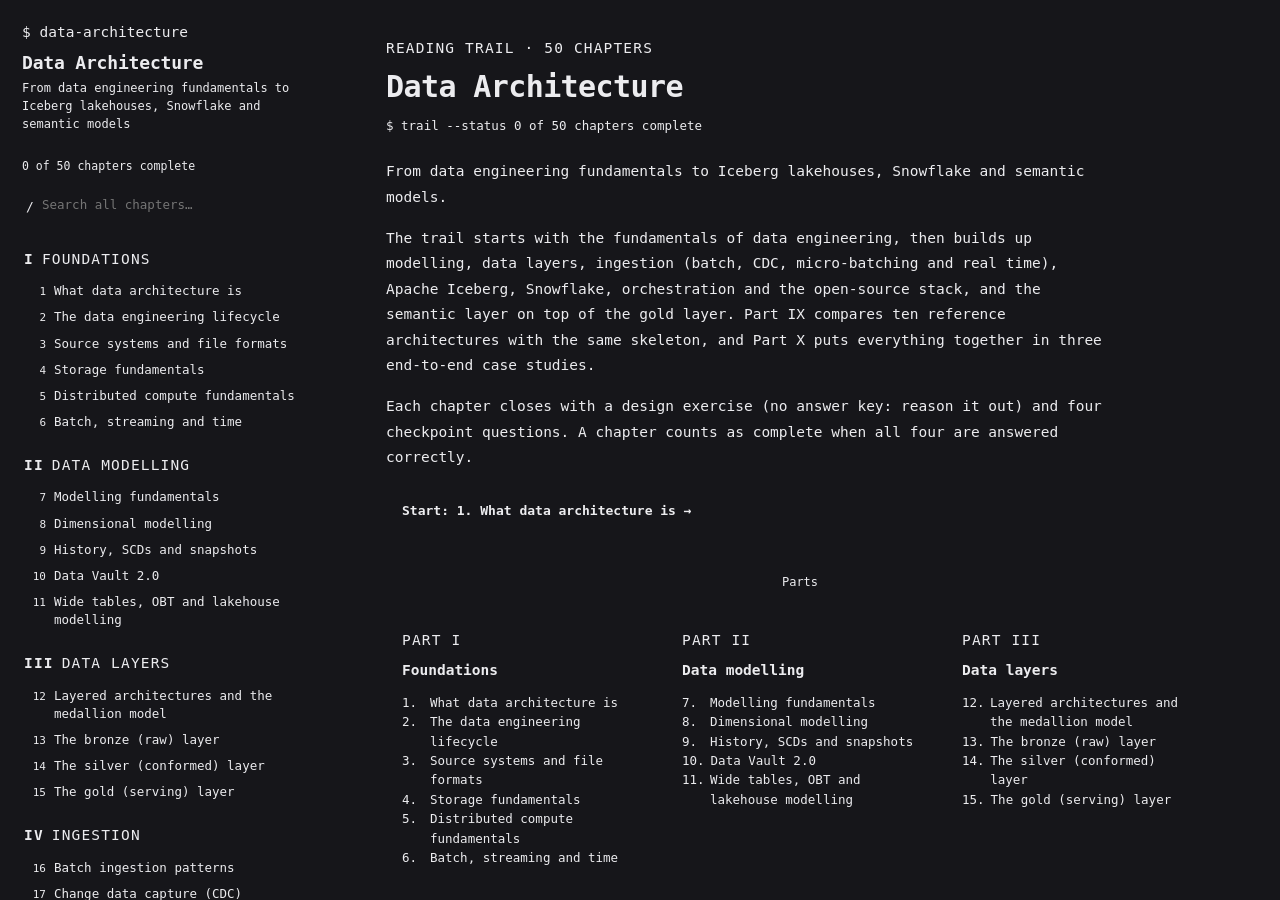
==== trails/data-architecture/index.html @ 5574de2d "Initial Commit of this project - converted from previous git" ====
<!doctype html>
<html lang="en">
<head>
<meta charset="utf-8">
<meta name="viewport" content="width=device-width, initial-scale=1, viewport-fit=cover">
<title>Data Architecture</title>
<!--
  Data Architecture trail (engine "none": reading only, nothing runs on the server).
  Content lives in content/<lang>/ (en, es, pt): manifest.json lists parts and chapters, and each
  chapter is NN-<id>.json, a list of blocks rendered below (see RENDER in the script).
  Theme, fonts and the top bar (theme picker, EN | ES | PT) come from the hub: /hub/theme.css and
  trail-hub.js, injected at the end of <head>. window.TRAIL.lang is the chosen language.
  Page contract (docs/ADDING_A_TRAIL.md): relative URLs, TRAIL.progress(done, total), and
  localStorage keys prefixed with the trail id.
-->
<style>
:root { --side-w: 320px; }
* { box-sizing: border-box; }
html, body { height: 100%; }
body { margin: 0; background: var(--th-main, #16161a); color: var(--th-ink, #ececef); font-family: var(--th-mono, ui-monospace, monospace);
  font-size: 14.5px; line-height: 1.75; display: flex; flex-direction: column; overflow: hidden; }
button, input { font-family: inherit; }
a { color: var(--th-link); }
::selection { background: var(--th-select); }
:focus-visible { outline: 2px solid var(--th-accent); outline-offset: 2px; border-radius: 4px; }

.app { flex: 1; min-height: 0; display: grid; grid-template-columns: var(--side-w) 1fr; }

/* ---------------------------------------------------------------- sidebar */
aside { background: var(--th-side); border-right: 1px solid var(--th-line); overflow-y: auto; padding: 20px 16px 40px; }
.side-head { padding: 0 6px; }
.eyebrow { font: 600 11px/1.3 var(--th-mono); text-transform: uppercase; letter-spacing: .08em; color: var(--th-ink-3); }
.eyebrow .cmd { color: var(--th-none); text-transform: none; letter-spacing: 0; }
aside h1 { font-size: 18px; line-height: 1.3; margin: 6px 0 4px; letter-spacing: -0.01em; }
aside h1 a { color: var(--th-ink); text-decoration: none; }
aside .sub { color: var(--th-ink-2); font-size: 12px; margin-bottom: 14px; line-height: 1.5; }
.progress { margin: 4px 6px 14px; }
.bar { height: 3px; background: var(--th-line); border-radius: 2px; overflow: hidden; }
.bar > div { height: 100%; background: var(--th-ok); width: 0; transition: width .4s; }
.progress small { display: block; color: var(--th-ink-3); font-size: 11.5px; margin-top: 6px; }
.search { width: 100%; font-size: 12.5px; padding: 7px 10px 7px 26px; border: 1px solid var(--th-line); border-radius: 6px; background: var(--th-main);
  color: var(--th-ink); margin-bottom: 10px; background-image: none; }
.search-wrap { position: relative; }
.search-wrap::before { content: "/"; position: absolute; left: 10px; top: 6px; color: var(--th-ink-3); font-size: 13px; }
.results { margin: 0 0 12px; font-size: 12.5px; border: 1px solid var(--th-line); border-radius: 8px; background: var(--th-main); padding: 4px; }
.results a { display: block; padding: 6px 8px; border-radius: 5px; text-decoration: none; color: var(--th-ink); line-height: 1.4; }
.results a:hover { background: var(--th-surface); }
.results a small { display: block; color: var(--th-ink-3); font-size: 11px; }
.results .none { color: var(--th-ink-3); padding: 6px 8px; }
nav .part { font: 600 10.5px/1.3 var(--th-mono); text-transform: uppercase; letter-spacing: .08em; color: var(--th-ink-3); margin: 18px 8px 6px; display: flex; gap: 8px; }
nav .part b { color: var(--th-none); font-weight: 600; }
nav a { display: flex; gap: 8px; align-items: baseline; color: var(--th-ink-2); text-decoration: none; padding: 4px 8px; border-radius: 6px;
  font-size: 12.5px; line-height: 1.45; border-left: 2px solid transparent; }
nav a:hover { background: var(--th-surface); color: var(--th-ink); }
nav a.active { background: var(--th-accent-bg); color: var(--th-ink); border-left-color: var(--th-accent); }
nav a .n { color: var(--th-ink-3); font-size: 11px; min-width: 20px; text-align: right; }
nav a.active .n { color: var(--th-accent); }
nav a .t { flex: 1; }
nav a .ck { color: var(--th-ok); font-size: 12px; }
.tools { margin: 22px 6px 0; display: flex; gap: 8px; flex-wrap: wrap; }
.tools button { font-size: 11.5px; background: var(--th-surface); border: 1px solid var(--th-line); color: var(--th-ink-2); border-radius: 6px; padding: 4px 10px; cursor: pointer; }
.tools button:hover { border-color: var(--th-line-2); color: var(--th-ink); }

/* ---------------------------------------------------------------- reading area */
main { overflow-y: auto; min-height: 0; background: var(--th-main); }
.content { max-width: 900px; margin: 0 auto; padding: 36px 36px 120px; }
.mobile-top { display: none; position: sticky; top: 0; z-index: 5; background: var(--th-side); border-bottom: 1px solid var(--th-line); padding: 8px 14px; align-items: center; gap: 10px; }
.mobile-top button { background: var(--th-surface); border: 1px solid var(--th-line); color: var(--th-ink); border-radius: 6px; padding: 3px 10px; font-size: 14px; cursor: pointer; }
.mobile-top span { font-weight: 700; font-size: 13px; overflow: hidden; text-overflow: ellipsis; white-space: nowrap; }
h2.title { font-size: 30px; line-height: 1.2; margin: 8px 0 10px; letter-spacing: -0.02em; font-weight: 800; }
.summary { color: var(--th-ink-2); margin: 0 0 8px; }
.meta { font-size: 12px; color: var(--th-ink-3); margin-bottom: 24px; }
.meta .done { color: var(--th-ok); font-weight: 700; }
.toc { background: var(--th-surface); border: 1px solid var(--th-line); border-radius: 8px; padding: 12px 18px; margin: 0 0 30px; font-size: 13px; }
.toc ol { margin: 8px 0 0; padding-left: 0; list-style: none; columns: 2; column-gap: 24px; }
.toc li { break-inside: avoid; margin: 2px 0; }
.toc a { text-decoration: none; color: var(--th-ink-2); }
.toc a:hover { color: var(--th-link); }
.toc a::before { content: "# "; color: var(--th-ink-3); }
h3.sec { font-size: 20px; line-height: 1.35; margin: 46px 0 14px; scroll-margin-top: 16px; letter-spacing: -0.01em; }
h3.sec::before { content: "## "; color: var(--th-ink-3); font-weight: 400; }
h4.sub { font-size: 16px; margin: 28px 0 10px; }
h4.sub::before { content: "### "; color: var(--th-ink-3); font-weight: 400; }
p { margin: 0 0 16px; }
ul.list, ol.list { margin: 0 0 16px; padding-left: 24px; }
ul.list li, ol.list li { margin-bottom: 6px; }
ul.list li::marker { color: var(--th-ink-3); content: "› "; }
code { font-family: var(--th-mono); font-size: .92em; background: var(--th-surface-2); color: var(--th-ink); padding: 1px 5px; border-radius: 4px; overflow-wrap: anywhere; }
pre code { overflow-wrap: normal; }
b { color: var(--th-ink); }
.table { overflow-x: auto; margin: 0 0 22px; border: 1px solid var(--th-line); border-radius: 8px; }
table { border-collapse: collapse; width: 100%; font-size: 13px; line-height: 1.55; }
th, td { border-bottom: 1px solid var(--th-line); padding: 8px 12px; text-align: left; vertical-align: top; }
td + td, th + th { border-left: 1px solid var(--th-line); }
tr:last-child td { border-bottom: 0; }
th { background: var(--th-surface); font-weight: 700; color: var(--th-ink); }
tbody tr:nth-child(even) td { background: color-mix(in srgb, var(--th-surface) 45%, transparent); }
.callout { display: grid; grid-template-columns: 3px 1fr; gap: 14px; margin: 22px 0; padding: 12px 16px 12px 0; background: var(--th-surface); border-radius: 0 8px 8px 0; }
.callout::before { content: ""; background: var(--c); }
.callout .lab { font: 700 11px/1.2 var(--th-mono); text-transform: uppercase; letter-spacing: .08em; color: var(--c); margin-bottom: 6px; }
.callout .lab::before { content: "// "; opacity: .7; }
.callout.note { --c: var(--th-info); } .callout.tip { --c: var(--th-ok); } .callout.warn { --c: var(--th-warn); } .callout.pitfall { --c: var(--th-err); }
.callout p:last-child { margin-bottom: 0; }
.codebox { margin: 0 0 22px; border: 1px solid var(--th-line); border-radius: 8px; overflow: hidden; background: var(--th-code); }
.codebox .hd { display: flex; justify-content: space-between; align-items: center; gap: 10px; background: var(--th-surface); border-bottom: 1px solid var(--th-line);
  padding: 6px 12px; font-size: 11.5px; color: var(--th-ink-2); }
.codebox .hd span::before { content: "● "; color: var(--th-none); }
.codebox .hd button { font: 11px var(--th-mono); background: var(--th-main); border: 1px solid var(--th-line); color: var(--th-ink-2); border-radius: 5px; padding: 2px 8px; cursor: pointer; }
.codebox .hd button:hover { color: var(--th-ink); border-color: var(--th-line-2); }
.codebox pre { margin: 0; padding: 14px 16px; overflow-x: auto; font: 13px/1.6 var(--th-mono); }
.codebox pre code { background: none; padding: 0; font-size: inherit; }
.kw { color: var(--th-kw); } .cm { color: var(--th-com); font-style: italic; } .st { color: var(--th-str); }
figure { margin: 0 0 24px; }
figure .ft { font: 600 11px/1.3 var(--th-mono); text-transform: uppercase; letter-spacing: .08em; color: var(--th-ink-3); margin-bottom: 10px; }
figcaption { font-size: 12.5px; color: var(--th-ink-3); margin-top: 8px; }
figcaption::before { content: "↳ "; }
.flow { display: flex; align-items: stretch; flex-wrap: wrap; gap: 6px; }
.flow .step { flex: 1 1 120px; background: var(--th-surface); border: 1px solid var(--th-line); border-top: 2px solid var(--th-accent); border-radius: 6px; padding: 9px 11px; font-size: 12.5px; line-height: 1.4; min-width: 110px; }
.flow .step b { display: block; font-size: 13px; margin-bottom: 2px; }
.flow .step span { color: var(--th-ink-2); font-size: 11.5px; }
.flow .arrow { align-self: center; color: var(--th-ink-3); font-size: 16px; flex: 0 0 auto; }
.stack .layer { border: 1px solid var(--th-line); border-radius: 6px; padding: 9px 14px; margin-bottom: 4px; font-size: 13px; line-height: 1.45;
  display: grid; grid-template-columns: minmax(130px, 30%) 1fr; gap: 12px; background: color-mix(in srgb, var(--th-accent) var(--mix), var(--th-surface)); }
.stack .layer span { color: var(--th-ink-2); font-size: 12.5px; }
.ascii { margin: 0; padding: 14px 16px; overflow-x: auto; font: 12.5px/1.45 var(--th-mono); background: var(--th-code); border: 1px solid var(--th-line); border-radius: 8px; color: var(--th-ink-2); }
.box { border: 1px solid var(--th-line); border-radius: 8px; padding: 14px 18px 4px; margin: 0 0 24px; background: var(--th-surface); }
.box .lab { font: 700 11px/1.2 var(--th-mono); text-transform: uppercase; letter-spacing: .08em; margin-bottom: 6px; }
.box h5 { font-size: 15px; margin: 0 0 8px; }
.box.case .lab { color: var(--th-link); } .box.case .lab::before { content: "$ "; color: var(--th-ink-3); }
.box.exercise { border-style: dashed; border-color: var(--th-warn); background: transparent; } .box.exercise .lab { color: var(--th-warn); }
.box.keypoints { background: var(--th-ok-bg); border-color: transparent; } .box.keypoints .lab { color: var(--th-ok); }
details.hints { margin: 0 0 14px; font-size: 13.5px; }
details.hints summary { cursor: pointer; color: var(--th-ink-2); }
.quizhead { font-size: 20px; margin: 50px 0 4px; }
.quizhead::before { content: "## "; color: var(--th-ink-3); font-weight: 400; }
.quizsub { color: var(--th-ink-2); font-size: 13px; margin-bottom: 16px; }
.quiz { border: 1px solid var(--th-line); border-radius: 8px; padding: 14px 18px; margin: 0 0 14px; background: var(--th-surface); }
.quiz .q { font-weight: 700; margin-bottom: 10px; }
.quiz .opts { display: grid; gap: 6px; }
.quiz button.opt { text-align: left; font-size: 13.5px; line-height: 1.5; background: var(--th-main); color: var(--th-ink); border: 1px solid var(--th-line); border-radius: 6px; padding: 8px 12px; cursor: pointer; display: flex; gap: 10px; }
.quiz button.opt .k { color: var(--th-ink-3); }
.quiz button.opt:hover:not(:disabled) { border-color: var(--th-accent); }
.quiz button.opt.right { border-color: var(--th-ok); background: var(--th-ok-bg); }
.quiz button.opt.wrong { border-color: var(--th-err); background: var(--th-err-bg); }
.quiz button.opt:disabled { cursor: default; }
.quiz .why { margin-top: 10px; font-size: 13.5px; }
.quiz .why.right b { color: var(--th-ok); } .quiz .why.wrong b { color: var(--th-err); }
.quiz .retry { margin-top: 8px; font: 12px var(--th-mono); background: var(--th-main); border: 1px solid var(--th-line); color: var(--th-ink-2); border-radius: 6px; padding: 3px 10px; cursor: pointer; }
.pager { display: grid; grid-template-columns: 1fr 1fr; gap: 12px; margin-top: 48px; }
.pager a { text-decoration: none; font-size: 13px; color: var(--th-ink); border: 1px solid var(--th-line); border-radius: 8px; padding: 12px 14px; background: var(--th-surface); }
.pager a:hover { border-color: var(--th-line-2); background: var(--th-surface-2); }
.pager a small { display: block; color: var(--th-ink-3); font-size: 11px; margin-bottom: 2px; }
.pager a.next { text-align: right; grid-column: 2; }
.home-intro { color: var(--th-ink-2); max-width: 720px; }
.prompt { color: var(--th-ink-3); font-size: 12.5px; margin: 6px 0 22px; }
.prompt em { color: var(--th-ok); font-style: normal; }
.continue { display: inline-block; background: var(--th-accent); color: var(--th-on-accent); text-decoration: none; padding: 8px 16px; border-radius: 6px; font-weight: 700; font-size: 13px; margin: 6px 0 30px; }
.label { display: flex; align-items: center; gap: 14px; margin: 8px 0 18px; color: var(--th-ink-2); font-size: 12px; }
.label::before, .label::after { content: ""; flex: 1; height: 1px; background: var(--th-line); }
.label span { border: 1px solid var(--th-line); border-radius: 999px; padding: 3px 12px; background: var(--th-main); }
.parts { display: grid; grid-template-columns: repeat(auto-fill, minmax(min(100%, 250px), 1fr)); gap: 12px; }
.partcard { position: relative; border: 1px solid var(--th-line); border-radius: 8px; padding: 14px 16px 18px; background: var(--th-surface); overflow: hidden; }
.partcard:hover { border-color: var(--th-line-2); }
.partcard h4 { margin: 4px 0 10px; font-size: 14.5px; }
.partcard ol { margin: 0; padding-left: 0; list-style: none; font-size: 12.5px; line-height: 1.55; }
.partcard li { display: flex; gap: 6px; }
.partcard li > span:first-child { color: var(--th-ink-3); min-width: 22px; }
.partcard li a { text-decoration: none; color: var(--th-ink-2); }
.partcard li a:hover { color: var(--th-link); }
.partcard li .ck { color: var(--th-ok); }
.partcard .bar { position: absolute; left: 0; right: 0; bottom: 0; height: 3px; border-radius: 0; }
.msg { background: var(--th-warn-bg); color: var(--th-ink); border-radius: 8px; padding: 12px 16px; }
.loading { color: var(--th-ink-3); }
.loading::before { content: "$ "; }
@media (max-width: 900px) {
  .app { grid-template-columns: 1fr; }
  aside { position: fixed; top: var(--th-bar-h, 48px); bottom: 0; left: 0; width: min(330px, 86vw); z-index: 20; transform: translateX(-102%); transition: transform .25s; box-shadow: 4px 0 24px rgba(0,0,0,.3); }
  aside.open { transform: none; }
  .mobile-top { display: flex; }
  .content { padding: 22px 16px 90px; }
  h2.title { font-size: 24px; }
  h3.sec { font-size: 18px; }
  .toc ol { columns: 1; }
  .stack .layer { grid-template-columns: 1fr; gap: 2px; }
  .flow { flex-direction: column; }
  .flow .step { flex: 0 0 auto; }
  .flow .arrow { transform: rotate(90deg); align-self: center; }
  .pager { grid-template-columns: 1fr; } .pager a.next { grid-column: 1; }
}
</style>
</head>
<body>
<div class="app">
  <aside id="side">
    <div class="side-head">
      <div class="eyebrow"><span class="cmd">$ data-architecture</span></div>
      <h1><a href="#/" id="sideTitle">Data Architecture</a></h1>
      <div class="sub" id="subtitle"></div>
    </div>
    <div class="progress"><div class="bar"><div id="bar"></div></div><small id="ptext"></small></div>
    <div class="search-wrap"><input class="search" id="search" type="search"></div>
    <div class="results" id="results" hidden></div>
    <nav id="nav"></nav>
    <div class="tools"><button type="button" id="reset"></button></div>
  </aside>
  <main id="main">
    <div class="mobile-top"><button type="button" id="menu">☰</button><span id="mtitle">Data Architecture</span></div>
    <div class="content" id="content"><p class="loading">loading…</p></div>
  </main>
</div>

<script>
(function () {
  'use strict';
  var TRAIL = window.TRAIL || {};
  var LANG = ['en', 'es', 'pt'].indexOf(TRAIL.lang) >= 0 ? TRAIL.lang : 'en';
  var KEY = (TRAIL.id || 'data-architecture') + '-v1';            // localStorage keys start with the trail id

  // ---------------------------------------------------------------- UI strings
  var UI = {
    en: {
      search: 'Search all chapters…', searchLabel: 'Search all chapters', chapters: 'Chapters', reset: 'Reset progress',
      resetConfirm: 'Reset all checkpoint answers and chapter progress for this trail?', menu: 'Open chapter list',
      complete: '{d} of {t} chapters complete', part: 'Part', chapter: 'Chapter', readingTrail: 'Reading trail · {n} chapters',
      intro: ['The trail starts with the fundamentals of data engineering, then builds up modelling, data layers, ingestion (batch, CDC, micro-batching and real time), Apache Iceberg, Snowflake, orchestration and the open-source stack, and the semantic layer on top of the gold layer. Part IX compares ten reference architectures with the same skeleton, and Part X puts everything together in three end-to-end case studies.',
        'Each chapter closes with a design exercise (no answer key: reason it out) and four checkpoint questions. A chapter counts as complete when all four are answered correctly.'],
      start: 'Start', cont: 'Continue', allDone: 'Every chapter is complete.', parts: 'Parts', overview: 'Overview',
      inChapter: 'In this chapter', checkpoint: 'Checkpoint', checkpointSub: 'Answer all four correctly to complete the chapter.',
      minRead: '~{m} min read', answered: '{r} of {t} checkpoint questions answered', done: '✓ Complete',
      prev: '← Previous', next: 'Next →', loadingChapter: 'loading chapter {n}…', cantLoad: 'Could not load this chapter ({e}).',
      correct: 'Correct.', notQuite: 'Not quite.', thinkAgain: 'Think about it again, then retry.', retry: 'Try again',
      copy: 'Copy', copied: 'Copied', selectCopy: 'Select and copy', indexing: 'Indexing…', noMatches: 'No matches.', more: '{n} more…',
      useCase: 'Use case', exercise: 'Design exercise', hints: 'Hints', keypoints: 'Key points',
      note: 'Note', tip: 'Tip', warn: 'Warning', pitfall: 'Pitfall', code: 'Code',
      needHub: 'This trail loads its chapters from <code>content/</code>, so open it through the hub (<code>python engine/hub.py</code> or <code>docker compose up -d</code>, then http://127.0.0.1:8765).',
      progress: 'progress'
    },
    es: {
      search: 'Buscar en todos los capítulos…', searchLabel: 'Buscar en todos los capítulos', chapters: 'Capítulos', reset: 'Reiniciar progreso',
      resetConfirm: '¿Reiniciar todas las respuestas y el progreso de los capítulos de esta ruta?', menu: 'Abrir la lista de capítulos',
      complete: '{d} de {t} capítulos completados', part: 'Parte', chapter: 'Capítulo', readingTrail: 'Ruta de lectura · {n} capítulos',
      intro: ['La ruta empieza por los fundamentos de la ingeniería de datos y luego construye el modelado, las capas de datos, la ingesta (batch, CDC, micro-batching y tiempo real), Apache Iceberg, Snowflake, la orquestación y el stack open source, y la capa semántica sobre la capa gold. La Parte IX compara diez arquitecturas de referencia con la misma estructura, y la Parte X lo integra todo en tres casos de estudio de punta a punta.',
        'Cada capítulo termina con un ejercicio de diseño (sin respuesta: razónalo tú) y cuatro preguntas de control. Un capítulo cuenta como completado cuando las cuatro se responden correctamente.'],
      start: 'Empezar', cont: 'Continuar', allDone: 'Todos los capítulos están completados.', parts: 'Partes', overview: 'Resumen',
      inChapter: 'En este capítulo', checkpoint: 'Control', checkpointSub: 'Responde las cuatro correctamente para completar el capítulo.',
      minRead: '~{m} min de lectura', answered: '{r} de {t} preguntas de control respondidas', done: '✓ Completado',
      prev: '← Anterior', next: 'Siguiente →', loadingChapter: 'cargando el capítulo {n}…', cantLoad: 'No se pudo cargar este capítulo ({e}).',
      correct: 'Correcto.', notQuite: 'No exactamente.', thinkAgain: 'Piénsalo de nuevo y vuelve a intentarlo.', retry: 'Intentar de nuevo',
      copy: 'Copiar', copied: 'Copiado', selectCopy: 'Selecciona y copia', indexing: 'Indexando…', noMatches: 'Sin resultados.', more: '{n} más…',
      useCase: 'Caso de uso', exercise: 'Ejercicio de diseño', hints: 'Pistas', keypoints: 'Puntos clave',
      note: 'Nota', tip: 'Consejo', warn: 'Atención', pitfall: 'Trampa', code: 'Código',
      needHub: 'Esta ruta carga sus capítulos desde <code>content/</code>, así que ábrela a través del hub (<code>python engine/hub.py</code> o <code>docker compose up -d</code>, y luego http://127.0.0.1:8765).',
      progress: 'progreso'
    },
    pt: {
      search: 'Buscar em todos os capítulos…', searchLabel: 'Buscar em todos os capítulos', chapters: 'Capítulos', reset: 'Zerar progresso',
      resetConfirm: 'Zerar todas as respostas e o progresso dos capítulos desta trilha?', menu: 'Abrir a lista de capítulos',
      complete: '{d} de {t} capítulos concluídos', part: 'Parte', chapter: 'Capítulo', readingTrail: 'Trilha de leitura · {n} capítulos',
      intro: ['A trilha começa pelos fundamentos de engenharia de dados e depois constrói modelagem, camadas de dados, ingestão (batch, CDC, micro-batching e tempo real), Apache Iceberg, Snowflake, orquestração e o stack open source, e a camada semântica sobre a camada gold. A Parte IX compara dez arquiteturas de referência com a mesma estrutura, e a Parte X junta tudo em três estudos de caso de ponta a ponta.',
        'Cada capítulo termina com um exercício de design (sem gabarito: raciocine você mesmo) e quatro perguntas de verificação. Um capítulo conta como concluído quando as quatro são respondidas corretamente.'],
      start: 'Começar', cont: 'Continuar', allDone: 'Todos os capítulos estão concluídos.', parts: 'Partes', overview: 'Visão geral',
      inChapter: 'Neste capítulo', checkpoint: 'Verificação', checkpointSub: 'Acerte as quatro para concluir o capítulo.',
      minRead: '~{m} min de leitura', answered: '{r} de {t} perguntas de verificação respondidas', done: '✓ Concluído',
      prev: '← Anterior', next: 'Próximo →', loadingChapter: 'carregando o capítulo {n}…', cantLoad: 'Não foi possível carregar este capítulo ({e}).',
      correct: 'Correto.', notQuite: 'Não exatamente.', thinkAgain: 'Pense de novo e tente outra vez.', retry: 'Tentar de novo',
      copy: 'Copiar', copied: 'Copiado', selectCopy: 'Selecione e copie', indexing: 'Indexando…', noMatches: 'Nenhum resultado.', more: 'mais {n}…',
      useCase: 'Caso de uso', exercise: 'Exercício de design', hints: 'Dicas', keypoints: 'Pontos-chave',
      note: 'Nota', tip: 'Dica', warn: 'Atenção', pitfall: 'Armadilha', code: 'Código',
      needHub: 'Esta trilha carrega os capítulos de <code>content/</code>, então abra-a pelo hub (<code>python engine/hub.py</code> ou <code>docker compose up -d</code>, depois http://127.0.0.1:8765).',
      progress: 'progresso'
    }
  };
  var L = UI[LANG];
  function fmt(s, v) { return String(s).replace(/\{(\w+)\}/g, function (_, k) { return v[k]; }); }

  document.getElementById('search').placeholder = L.search;
  document.getElementById('search').setAttribute('aria-label', L.searchLabel);
  document.getElementById('nav').setAttribute('aria-label', L.chapters);
  document.getElementById('reset').textContent = L.reset;
  document.getElementById('menu').setAttribute('aria-label', L.menu);

  // ---------------------------------------------------------------- state
  var state = { quiz: {}, done: {} };
  try { var saved = JSON.parse(localStorage.getItem(KEY)); if (saved) state = Object.assign(state, saved); } catch (e) {}
  function save() { try { localStorage.setItem(KEY, JSON.stringify(state)); } catch (e) {} }

  // ---------------------------------------------------------------- data (content/<lang>/, English fallback)
  var BASE = 'content/' + LANG + '/', FALLBACK = 'content/en/';
  var manifest = null, chapters = [], byId = {}, cache = {};
  function pad(n) { return (n < 10 ? '0' : '') + n; }
  function fileOf(ch) { return pad(ch.num) + '-' + ch.id + '.json'; }
  function getJSON(url) {
    return fetch(url, { cache: 'no-store' }).then(function (r) {
      if (!r.ok) throw new Error(url + ': HTTP ' + r.status);
      return r.json();
    });
  }
  function getLocal(name) {
    return getJSON(BASE + name).catch(function (e) { if (BASE === FALLBACK) throw e; return getJSON(FALLBACK + name); });
  }
  function loadChapter(id) {
    if (!cache[id]) cache[id] = getLocal(fileOf(byId[id])).catch(function (e) { delete cache[id]; throw e; });
    return cache[id];
  }

  // ---------------------------------------------------------------- text helpers
  function esc(s) {
    return String(s == null ? '' : s).replace(/[&<>"']/g, function (c) {
      return { '&': '&amp;', '<': '&lt;', '>': '&gt;', '"': '&quot;', "'": '&#39;' }[c];
    });
  }
  function inline(s) {             // **bold**, *italic*, `code` on escaped text
    var parts = String(s == null ? '' : s).split('`');
    return parts.map(function (part, i) {
      if (i % 2) return '<code>' + esc(part) + '</code>';
      return esc(part).replace(/\*\*([^*]+)\*\*/g, '<b>$1</b>').replace(/(^|[^*\w])\*([^*\s][^*]*?)\*(?!\w)/g, '$1<i>$2</i>');
    }).join('');
  }
  function plain(s) { return String(s == null ? '' : s).replace(/[*`]/g, ''); }

  var KW = {
    sql: /\b(SELECT|FROM|WHERE|JOIN|LEFT|RIGHT|INNER|OUTER|FULL|ON|GROUP|BY|ORDER|HAVING|WITH|AS|AND|OR|NOT|IN|IS|NULL|CASE|WHEN|THEN|ELSE|END|INSERT|INTO|VALUES|UPDATE|SET|DELETE|MERGE|USING|MATCHED|CREATE|TABLE|VIEW|REPLACE|ALTER|DROP|ADD|PARTITION|PARTITIONED|CLUSTER|OVER|ROWS|RANGE|BETWEEN|PRECEDING|FOLLOWING|CURRENT|ROW|UNION|ALL|DISTINCT|LIMIT|QUALIFY|WINDOW|PRIMARY|KEY|REFERENCES|DEFAULT|INTERVAL|EXISTS|LATERAL|TIMESTAMP|DATE|STREAM|TASK|STAGE|PIPE|COPY|GRANT|TO|ROLE|POLICY|RETURNS|DYNAMIC|WAREHOUSE|SCHEDULE|IF|CALL|TBLPROPERTIES|VERSION|OF|SYSTEM_TIME|TRUE|FALSE)\b/gi,
    python: /\b(def|class|return|import|from|as|if|elif|else|for|while|in|not|and|or|with|yield|lambda|try|except|finally|raise|None|True|False|async|await|pass)\b/g
  };
  function highlight(code, lang) {
    var out = esc(code);
    var hasComment = lang === 'sql' || lang === 'python' || lang === 'yaml' || lang === 'bash';
    if (!KW[lang] && !hasComment) return out;
    return out.split('\n').map(function (line) {
      var cm = '';
      if (lang === 'sql') { var i = line.indexOf('--'); if (i >= 0) { cm = line.slice(i); line = line.slice(0, i); } }
      else if (hasComment) { var m = line.match(/(^|\s)#.*$/); if (m) { cm = line.slice(m.index); line = line.slice(0, m.index); } }
      var segs = line.split(/(&#39;[^&]*?&#39;|&quot;[^&]*?&quot;)/);
      line = segs.map(function (seg, k) {
        if (k % 2) return '<span class="st">' + seg + '</span>';
        return KW[lang] ? seg.replace(KW[lang], '<span class="kw">$1</span>') : seg;
      }).join('');
      return line + (cm ? '<span class="cm">' + cm + '</span>' : '');
    }).join('\n');
  }

  // ---------------------------------------------------------------- block renderers
  var LANGNAME = { sql: 'SQL', python: 'Python', yaml: 'YAML', json: 'JSON', bash: 'Shell', text: 'Text' };
  var codeStore = [];
  var RENDER = {
    h2: function (b) { return '<h3 class="sec" id="' + b._anchor + '">' + inline(b.text) + '</h3>'; },
    h3: function (b) { return '<h4 class="sub">' + inline(b.text) + '</h4>'; },
    p: function (b) { return '<p>' + inline(b.text) + '</p>'; },
    ul: function (b) { return '<ul class="list">' + (b.items || []).map(function (x) { return '<li>' + inline(x) + '</li>'; }).join('') + '</ul>'; },
    ol: function (b) { return '<ol class="list">' + (b.items || []).map(function (x) { return '<li>' + inline(x) + '</li>'; }).join('') + '</ol>'; },
    note: function (b) {
      var k = { note: 1, tip: 1, warn: 1, pitfall: 1 }[b.kind] ? b.kind : 'note';
      return '<div class="callout ' + k + '"><div><div class="lab">' + L[k] + '</div><p>' + inline(b.text) + '</p></div></div>';
    },
    code: function (b) {
      codeStore.push(b.text || '');
      return '<div class="codebox"><div class="hd"><span>' + esc(b.title || LANGNAME[b.lang] || b.lang || L.code) + '</span>' +
        '<button type="button" data-copy="' + (codeStore.length - 1) + '">' + L.copy + '</button></div>' +
        '<pre><code>' + highlight(b.text || '', b.lang) + '</code></pre></div>';
    },
    table: function (b) {
      return '<div class="table"><table><thead><tr>' + (b.head || []).map(function (h) { return '<th>' + inline(h) + '</th>'; }).join('') +
        '</tr></thead><tbody>' + (b.rows || []).map(function (r) {
          return '<tr>' + r.map(function (c) { return '<td>' + inline(c) + '</td>'; }).join('') + '</tr>';
        }).join('') + '</tbody></table></div>';
    },
    flow: function (b) {
      var steps = (b.steps || []).map(function (s) {
        return '<div class="step"><b>' + inline(s.label) + '</b>' + (s.sub ? '<span>' + inline(s.sub) + '</span>' : '') + '</div>';
      }).join('<div class="arrow" aria-hidden="true">→</div>');
      return figure(b, '<div class="flow">' + steps + '</div>');
    },
    stack: function (b) {
      var n = (b.layers || []).length;
      var layers = (b.layers || []).map(function (l, i) {
        var mix = Math.round(4 + 14 * i / Math.max(1, n - 1));          // deeper layers get a stronger tint
        return '<div class="layer" style="--mix:' + mix + '%"><b>' + inline(l.label) + '</b><span>' + inline(l.sub || '') + '</span></div>';
      }).join('');
      return figure(b, '<div class="stack">' + layers + '</div>');
    },
    diagram: function (b) { return figure(b, '<pre class="ascii">' + esc(b.text) + '</pre>'); },
    case: function (b) {
      return '<div class="box case"><div class="lab">' + L.useCase + '</div><h5>' + inline(b.title) + '</h5><p>' + inline(b.text) + '</p>' +
        (b.items && b.items.length ? RENDER.ul(b) : '') + '</div>';
    },
    exercise: function (b) {
      return '<div class="box exercise"><div class="lab">' + L.exercise + '</div><h5>' + inline(b.title) + '</h5><p>' + inline(b.text) + '</p>' +
        (b.hints && b.hints.length ? '<details class="hints"><summary>' + L.hints + '</summary>' + RENDER.ul({ items: b.hints }) + '</details>' : '') + '</div>';
    },
    keypoints: function (b) { return '<div class="box keypoints"><div class="lab">' + L.keypoints + '</div>' + RENDER.ul(b) + '</div>'; },
    quiz: function (b) {
      return '<div class="quiz" data-quiz="' + esc(b.id) + '"><div class="q">' + inline(b.q) + '</div><div class="opts">' +
        (b.options || []).map(function (o, i) {
          return '<button type="button" class="opt" data-i="' + i + '"><span class="k">' + 'abcd'.charAt(i) + ')</span><span>' + inline(o) + '</span></button>';
        }).join('') + '</div><div class="why" hidden></div></div>';
    }
  };
  function figure(b, inner) {
    return '<figure>' + (b.title ? '<div class="ft">' + inline(b.title) + '</div>' : '') + inner +
      (b.caption ? '<figcaption>' + inline(b.caption) + '</figcaption>' : '') + '</figure>';
  }

  // ---------------------------------------------------------------- progress
  function quizzesOf(ch) { return (ch.blocks || []).filter(function (b) { return b.t === 'quiz'; }); }
  function chapterComplete(ch) {
    var qs = quizzesOf(ch);
    return qs.length > 0 && qs.every(function (q) { return state.quiz[q.id] === q.answer; });
  }
  function updateProgress() {
    var total = chapters.length;
    var done = chapters.filter(function (c) { return state.done[c.id]; }).length;
    document.getElementById('bar').style.width = (total ? 100 * done / total : 0) + '%';
    document.getElementById('ptext').textContent = fmt(L.complete, { d: done, t: total });
    if (TRAIL.progress) TRAIL.progress(done, total);
    renderNav();
  }

  // ---------------------------------------------------------------- navigation
  var current = null;
  function renderNav() {
    var html = '';
    manifest.parts.forEach(function (part) {
      html += '<div class="part"><b>' + esc(part.id) + '</b><span>' + esc(part.title) + '</span></div>';
      part.chapters.forEach(function (ch) {
        html += '<a href="#/' + ch.id + '"' + (current === ch.id ? ' class="active" aria-current="page"' : '') + '>' +
          '<span class="n">' + ch.num + '</span><span class="t">' + esc(ch.title) + '</span>' +
          (state.done[ch.id] ? '<span class="ck">✓</span>' : '') + '</a>';
      });
    });
    document.getElementById('nav').innerHTML = html;
  }

  var content = document.getElementById('content'), mainEl = document.getElementById('main');
  function setTitle(t) { document.title = t; document.getElementById('mtitle').textContent = t; }

  function renderHome() {
    current = null;
    setTitle(manifest.title);
    var next = chapters.filter(function (c) { return !state.done[c.id]; })[0];
    var doneCount = chapters.filter(function (c) { return state.done[c.id]; }).length;
    var html = '<div class="eyebrow">' + esc(fmt(L.readingTrail, { n: chapters.length })) + '</div>' +
      '<h2 class="title">' + esc(manifest.title) + '</h2>' +
      '<div class="prompt">$ trail --status <em>' + esc(fmt(L.complete, { d: doneCount, t: chapters.length })) + '</em></div>' +
      '<div class="home-intro"><p>' + esc(manifest.subtitle) + '.</p>' + L.intro.map(function (x) { return '<p>' + esc(x) + '</p>'; }).join('') + '</div>' +
      (next ? '<a class="continue" href="#/' + next.id + '">' + (doneCount ? L.cont : L.start) + ': ' +
        next.num + '. ' + esc(next.title) + ' →</a>' : '<p><b>' + L.allDone + '</b></p>') +
      '<div class="label"><span>' + L.parts + '</span></div>' +
      '<div class="parts">' + manifest.parts.map(function (part) {
        var d = part.chapters.filter(function (c) { return state.done[c.id]; }).length;
        return '<div class="partcard"><div class="eyebrow">' + L.part + ' ' + esc(part.id) + '</div><h4>' + esc(part.title) + '</h4><ol>' +
          part.chapters.map(function (c) {
            return '<li><span>' + c.num + '.</span><a href="#/' + c.id + '">' + esc(c.title) + '</a>' +
              (state.done[c.id] ? '<span class="ck">✓</span>' : '') + '</li>';
          }).join('') + '</ol><div class="bar"><div style="width:' + (100 * d / part.chapters.length) + '%"></div></div></div>';
      }).join('') + '</div>';
    content.innerHTML = html;
    renderNav();
    mainEl.scrollTop = 0;
  }

  function anchorsFor(ch) {
    var used = {}, out = [];
    (ch.blocks || []).forEach(function (b, i) {
      if (b.t !== 'h2') return;
      // anchors come from the section number ("22.1" -> "22-1"), identical in every language
      var num = String(b.text).match(/^\s*(\d+(?:\.\d+)*)/);
      var a = num ? num[1].replace(/\./g, '-') : 's' + (out.length + 1);
      while (used[a]) a += '-x'; used[a] = 1;
      b._anchor = a; out.push(b);
    });
    return out;
  }

  function renderChapter(id, anchor) {
    var meta = byId[id];
    current = id;
    renderNav();
    setTitle(meta.num + '. ' + meta.title);
    content.innerHTML = '<p class="loading">' + esc(fmt(L.loadingChapter, { n: meta.num })) + '</p>';
    loadChapter(id).then(function (ch) {
      if (current !== id) return;
      codeStore = [];
      var sections = anchorsFor(ch);
      var body = '', quizStarted = false;
      (ch.blocks || []).forEach(function (b) {
        if (b.t === 'quiz' && !quizStarted) {
          quizStarted = true;
          body += '<h3 class="quizhead" id="checkpoint">' + L.checkpoint + '</h3><div class="quizsub">' + L.checkpointSub + '</div>';
        }
        var r = RENDER[b.t];
        body += r ? r(b) : '';
      });
      var idx = chapters.indexOf(meta), prev = chapters[idx - 1], nextC = chapters[idx + 1];
      content.innerHTML =
        '<div class="eyebrow">' + L.part + ' ' + esc(meta.part) + ' · ' + esc(meta.partTitle) + ' · ' + L.chapter + ' ' + meta.num + '</div>' +
        '<h2 class="title">' + esc(meta.title) + '</h2>' +
        (ch.summary ? '<p class="summary">' + inline(ch.summary) + '</p>' : '') +
        '<div class="meta" id="cmeta"></div>' +
        (sections.length ? '<div class="toc"><div class="eyebrow">' + L.inChapter + '</div><ol>' + sections.map(function (s) {
          return '<li><a href="#/' + id + '/' + s._anchor + '">' + inline(s.text) + '</a></li>';
        }).join('') + (quizStarted ? '<li><a href="#/' + id + '/checkpoint">' + L.checkpoint + '</a></li>' : '') + '</ol></div>' : '') +
        body +
        '<div class="pager">' +
        (prev ? '<a class="prev" href="#/' + prev.id + '"><small>' + L.prev + '</small>' + prev.num + '. ' + esc(prev.title) + '</a>' : '<a class="prev" href="#/"><small>←</small>' + L.overview + '</a>') +
        (nextC ? '<a class="next" href="#/' + nextC.id + '"><small>' + L.next + '</small>' + nextC.num + '. ' + esc(nextC.title) + '</a>' : '<a class="next" href="#/"><small>→</small>' + L.overview + '</a>') +
        '</div>';
      wireChapter(ch);
      var el = anchor && document.getElementById(anchor);
      if (el) el.scrollIntoView(); else mainEl.scrollTop = 0;
    }).catch(function (e) {
      if (current !== id) return;
      content.innerHTML = '<p class="msg">' + esc(fmt(L.cantLoad, { e: e.message })) + '</p>';
    });
  }

  function showMeta(ch) {
    var el = document.getElementById('cmeta');
    if (!el) return;
    var qs = quizzesOf(ch), right = qs.filter(function (q) { return state.quiz[q.id] === q.answer; }).length;
    el.innerHTML = (ch.minutes ? esc(fmt(L.minRead, { m: ch.minutes })) + ' · ' : '') +
      (state.done[ch.id] ? '<span class="done">' + L.done + '</span>' : esc(fmt(L.answered, { r: right, t: qs.length })));
  }

  function wireChapter(ch) {
    var quizzes = {};
    quizzesOf(ch).forEach(function (q) { quizzes[q.id] = q; });
    content.querySelectorAll('[data-copy]').forEach(function (btn) {
      btn.addEventListener('click', function () {
        var text = codeStore[+btn.dataset.copy];
        (navigator.clipboard ? navigator.clipboard.writeText(text) : Promise.reject()).then(function () {
          btn.textContent = L.copied; setTimeout(function () { btn.textContent = L.copy; }, 1200);
        }, function () { btn.textContent = L.selectCopy; });
      });
    });
    content.querySelectorAll('.quiz').forEach(function (box) {
      var q = quizzes[box.dataset.quiz];
      if (!q) return;
      function paint(choice) {
        var why = box.querySelector('.why');
        box.querySelectorAll('.opt').forEach(function (b) {
          var i = +b.dataset.i;
          b.classList.toggle('right', choice != null && i === q.answer && choice === q.answer);
          b.classList.toggle('wrong', choice != null && i === choice && choice !== q.answer);
          b.disabled = choice != null;
        });
        if (choice == null) { why.hidden = true; why.innerHTML = ''; return; }
        var ok = choice === q.answer;
        why.hidden = false;
        why.className = 'why ' + (ok ? 'right' : 'wrong');
        why.innerHTML = '<b>' + (ok ? L.correct : L.notQuite) + '</b> ' + (ok ? inline(q.explain) : L.thinkAgain) +
          (ok ? '' : '<br><button type="button" class="retry">' + L.retry + '</button>');
        var retry = why.querySelector('.retry');
        if (retry) retry.addEventListener('click', function () { delete state.quiz[q.id]; save(); paint(null); showMeta(ch); });
      }
      box.querySelectorAll('.opt').forEach(function (b) {
        b.addEventListener('click', function () {
          state.quiz[q.id] = +b.dataset.i;
          var wasDone = !!state.done[ch.id];
          if (chapterComplete(ch)) state.done[ch.id] = true;
          save();
          paint(state.quiz[q.id]);
          if (!wasDone && state.done[ch.id]) updateProgress();
          showMeta(ch);
        });
      });
      paint(q.id in state.quiz ? state.quiz[q.id] : null);
    });
    showMeta(ch);
  }

  // ---------------------------------------------------------------- routing
  function route() {
    var m = location.hash.match(/^#\/([a-z0-9-]+)(?:\/([a-z0-9-]+))?/);
    document.getElementById('side').classList.remove('open');
    if (m && byId[m[1]]) renderChapter(m[1], m[2]);
    else renderHome();
  }
  window.addEventListener('hashchange', route);
  document.getElementById('menu').addEventListener('click', function () {
    document.getElementById('side').classList.toggle('open');
  });

  // ---------------------------------------------------------------- search
  var searchBox = document.getElementById('search'), results = document.getElementById('results');
  var index = null, indexing = null;
  function buildIndex() {
    if (indexing) return indexing;
    indexing = Promise.all(chapters.map(function (c) {
      return loadChapter(c.id).then(function (ch) { return { meta: c, ch: ch }; }, function () { return null; });
    })).then(function (all) {
      index = [];
      all.forEach(function (x) {
        if (!x) return;
        anchorsFor(x.ch);
        var section = { title: x.meta.title, anchor: '' };
        x.ch.blocks.forEach(function (b) {
          var text = '';
          if (b.t === 'h2') { section = { title: plain(b.text), anchor: b._anchor }; text = b.text; }
          else if (b.t === 'table') text = (b.head || []).concat.apply(b.head || [], b.rows || []).join(' ');
          else if (b.t === 'flow') text = (b.steps || []).map(function (s) { return s.label + ' ' + (s.sub || ''); }).join(' ');
          else if (b.t === 'stack') text = (b.layers || []).map(function (s) { return s.label + ' ' + (s.sub || ''); }).join(' ');
          else if (b.t === 'quiz') text = b.q + ' ' + (b.options || []).join(' ');
          else text = [b.text, b.title, (b.items || []).join(' '), (b.hints || []).join(' ')].filter(Boolean).join(' ');
          index.push({ meta: x.meta, section: section, text: fold(plain(text)) });
        });
      });
    });
    return indexing;
  }
  function fold(s) { return s.toLowerCase().normalize('NFD').replace(/[̀-ͯ]/g, ''); }
  var timer = null;
  searchBox.addEventListener('focus', buildIndex);
  searchBox.addEventListener('input', function () { clearTimeout(timer); timer = setTimeout(runSearch, 150); });
  function runSearch() {
    var q = fold(searchBox.value.trim());
    if (q.length < 2) { results.hidden = true; return; }
    results.hidden = false;
    if (!index) { results.innerHTML = '<div class="none">' + L.indexing + '</div>'; buildIndex().then(runSearch); return; }
    var words = q.split(/\s+/), seen = {}, hits = [];
    index.forEach(function (row) {
      if (!words.every(function (w) { return row.text.indexOf(w) >= 0; })) return;
      var k = row.meta.id + '/' + row.section.anchor;
      if (seen[k]) return;
      seen[k] = 1;
      hits.push(row);
    });
    results.innerHTML = hits.length ? hits.slice(0, 25).map(function (h) {
      return '<a href="#/' + h.meta.id + (h.section.anchor ? '/' + h.section.anchor : '') + '">' + esc(h.section.title) +
        '<small>' + h.meta.num + '. ' + esc(h.meta.title) + '</small></a>';
    }).join('') + (hits.length > 25 ? '<div class="none">' + esc(fmt(L.more, { n: hits.length - 25 })) + '</div>' : '')
      : '<div class="none">' + L.noMatches + '</div>';
  }
  searchBox.addEventListener('keydown', function (e) {
    if (e.key === 'Escape') { searchBox.value = ''; results.hidden = true; }
  });
  document.addEventListener('keydown', function (e) {
    if (e.key === '/' && document.activeElement === document.body) { e.preventDefault(); searchBox.focus(); }
  });

  document.getElementById('reset').addEventListener('click', function () {
    if (!confirm(L.resetConfirm)) return;
    state = { quiz: {}, done: {} };
    save();
    updateProgress();
    route();
  });

  // ---------------------------------------------------------------- start
  getLocal('manifest.json').then(function (m) {
    manifest = m;
    document.getElementById('sideTitle').textContent = m.title;
    document.getElementById('subtitle').textContent = m.subtitle;
    m.parts.forEach(function (part) {
      part.chapters.forEach(function (c) {
        c.part = part.id; c.partTitle = part.title;
        chapters.push(c); byId[c.id] = c;
      });
    });
    Object.keys(state.done).forEach(function (id) { if (!byId[id]) delete state.done[id]; });
    updateProgress();
    route();
  }).catch(function (e) {
    content.innerHTML = '<p class="msg">' + L.needHub + ' (' + esc(e.message) + ')</p>';
  });
})();
</script>
</body>
</html>
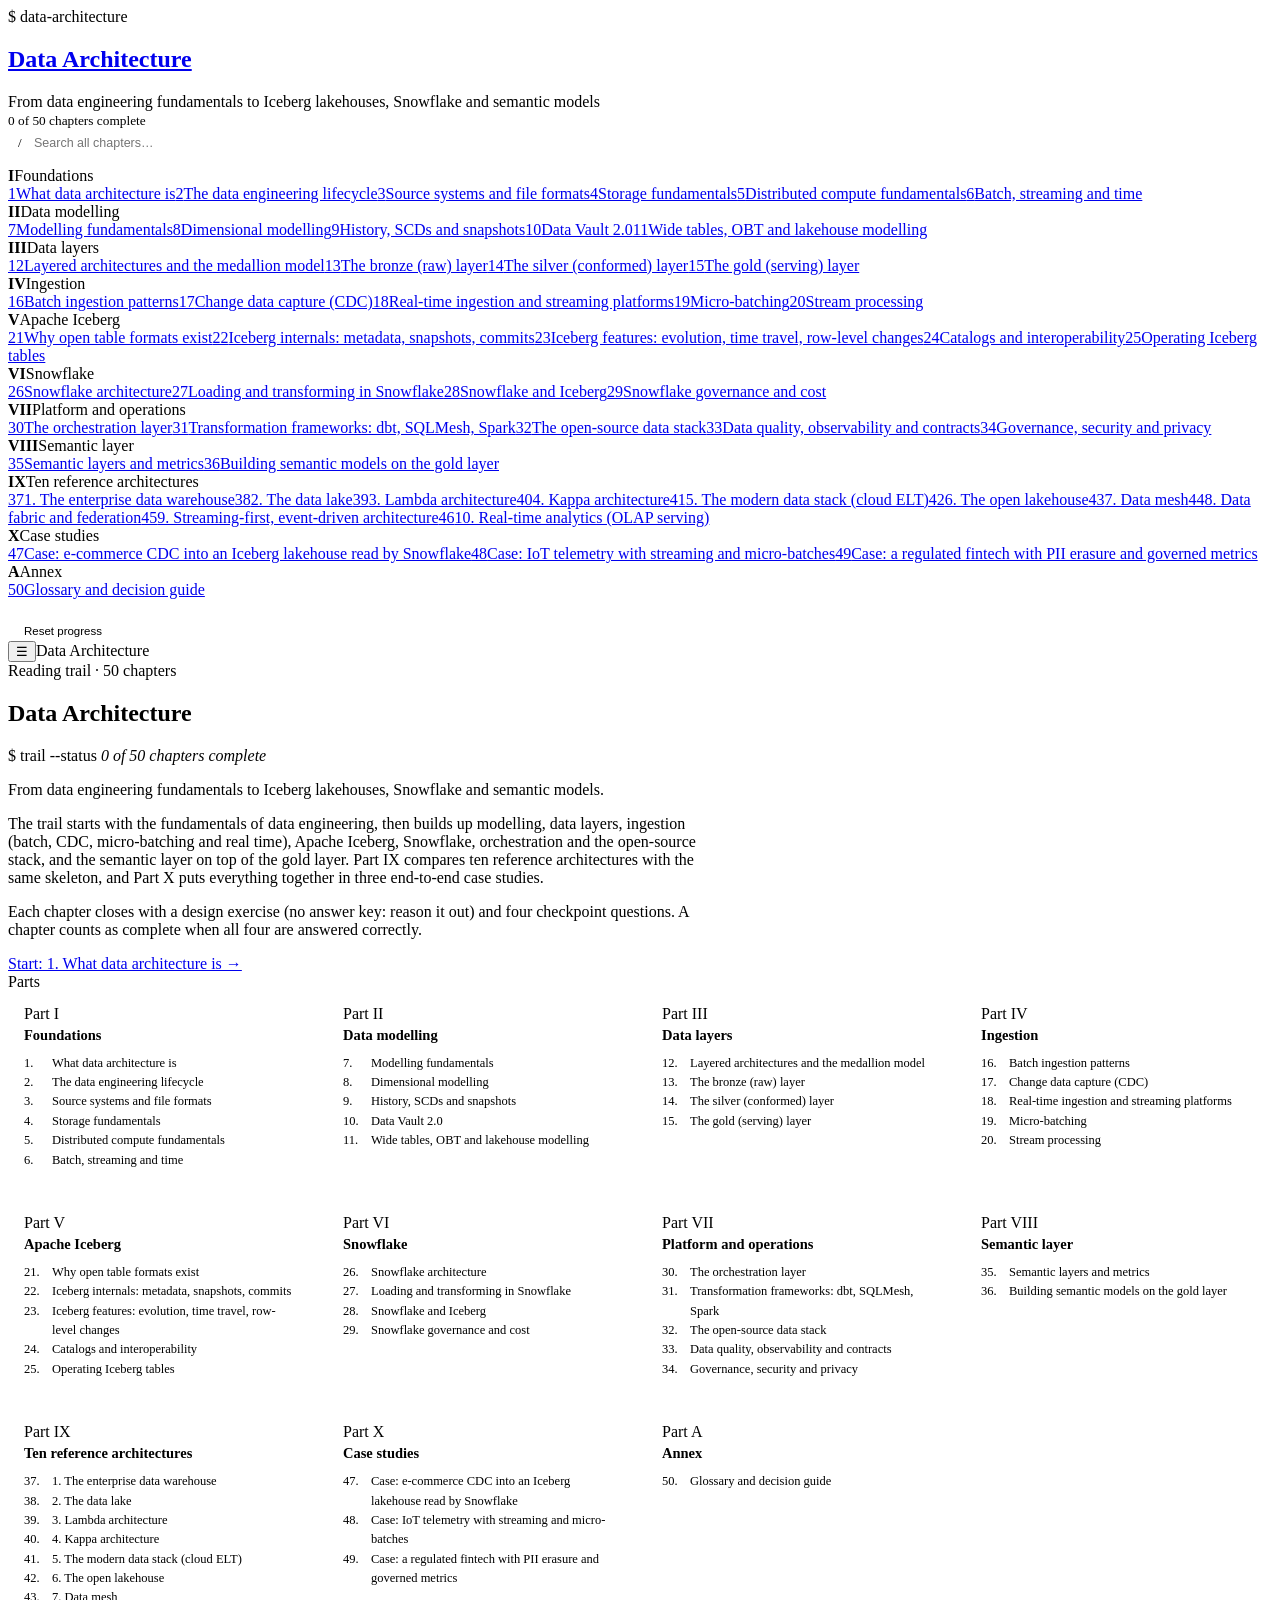
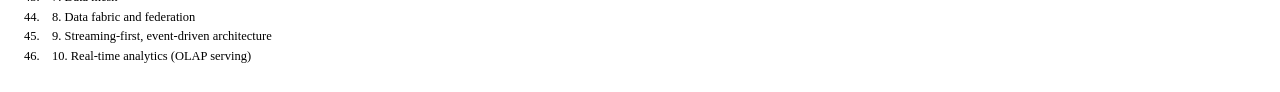
==== commit fade1e69: "changes to make adding trails simpler" ====
--- a/trails/data-architecture/index.html
+++ b/trails/data-architecture/index.html
@@ -1,5 +1,5 @@
 <!doctype html>
-<html lang="en">
+<html lang="en" class="tl">
 <head>
 <meta charset="utf-8">
 <meta name="viewport" content="width=device-width, initial-scale=1, viewport-fit=cover">
@@ -9,35 +9,16 @@
   Content lives in content/<lang>/ (en, es, pt): manifest.json lists parts and chapters, and each
   chapter is NN-<id>.json, a list of blocks rendered below (see RENDER in the script).
   Theme, fonts and the top bar (theme picker, EN | ES | PT) come from the hub: /hub/theme.css and
-  trail-hub.js, injected at the end of <head>. window.TRAIL.lang is the chosen language.
+  trail-hub.js, injected at the end of <head>, together with the shared page kit /hub/trail-base.css. window.TRAIL.lang is the chosen language.
   Page contract (docs/ADDING_A_TRAIL.md): relative URLs, TRAIL.progress(done, total), and
   localStorage keys prefixed with the trail id.
 -->
 <style>
-:root { --side-w: 320px; }
-* { box-sizing: border-box; }
-html, body { height: 100%; }
-body { margin: 0; background: var(--th-main, #16161a); color: var(--th-ink, #ececef); font-family: var(--th-mono, ui-monospace, monospace);
-  font-size: 14.5px; line-height: 1.75; display: flex; flex-direction: column; overflow: hidden; }
-button, input { font-family: inherit; }
-a { color: var(--th-link); }
-::selection { background: var(--th-select); }
-:focus-visible { outline: 2px solid var(--th-accent); outline-offset: 2px; border-radius: 4px; }
-
-.app { flex: 1; min-height: 0; display: grid; grid-template-columns: var(--side-w) 1fr; }
-
-/* ---------------------------------------------------------------- sidebar */
-aside { background: var(--th-side); border-right: 1px solid var(--th-line); overflow-y: auto; padding: 20px 16px 40px; }
-.side-head { padding: 0 6px; }
-.eyebrow { font: 600 11px/1.3 var(--th-mono); text-transform: uppercase; letter-spacing: .08em; color: var(--th-ink-3); }
-.eyebrow .cmd { color: var(--th-none); text-transform: none; letter-spacing: 0; }
-aside h1 { font-size: 18px; line-height: 1.3; margin: 6px 0 4px; letter-spacing: -0.01em; }
-aside h1 a { color: var(--th-ink); text-decoration: none; }
-aside .sub { color: var(--th-ink-2); font-size: 12px; margin-bottom: 14px; line-height: 1.5; }
-.progress { margin: 4px 6px 14px; }
-.bar { height: 3px; background: var(--th-line); border-radius: 2px; overflow: hidden; }
-.bar > div { height: 100%; background: var(--th-ok); width: 0; transition: width .4s; }
-.progress small { display: block; color: var(--th-ink-3); font-size: 11.5px; margin-top: 6px; }
+/* Layout, prose, nav, progress, call-outs, pager and home-page basics come from the shared kit
+   /hub/trail-base.css (class "tl" on <html>). This block keeps only what is particular to this trail;
+   it is not in a CSS layer, so it wins over the kit. */
+
+/* ---------------------------------------------------------------- sidebar: search, tools */
 .search { width: 100%; font-size: 12.5px; padding: 7px 10px 7px 26px; border: 1px solid var(--th-line); border-radius: 6px; background: var(--th-main);
   color: var(--th-ink); margin-bottom: 10px; background-image: none; }
 .search-wrap { position: relative; }
@@ -47,60 +28,17 @@
 .results a:hover { background: var(--th-surface); }
 .results a small { display: block; color: var(--th-ink-3); font-size: 11px; }
 .results .none { color: var(--th-ink-3); padding: 6px 8px; }
-nav .part { font: 600 10.5px/1.3 var(--th-mono); text-transform: uppercase; letter-spacing: .08em; color: var(--th-ink-3); margin: 18px 8px 6px; display: flex; gap: 8px; }
-nav .part b { color: var(--th-none); font-weight: 600; }
-nav a { display: flex; gap: 8px; align-items: baseline; color: var(--th-ink-2); text-decoration: none; padding: 4px 8px; border-radius: 6px;
-  font-size: 12.5px; line-height: 1.45; border-left: 2px solid transparent; }
-nav a:hover { background: var(--th-surface); color: var(--th-ink); }
-nav a.active { background: var(--th-accent-bg); color: var(--th-ink); border-left-color: var(--th-accent); }
-nav a .n { color: var(--th-ink-3); font-size: 11px; min-width: 20px; text-align: right; }
-nav a.active .n { color: var(--th-accent); }
-nav a .t { flex: 1; }
-nav a .ck { color: var(--th-ok); font-size: 12px; }
 .tools { margin: 22px 6px 0; display: flex; gap: 8px; flex-wrap: wrap; }
 .tools button { font-size: 11.5px; background: var(--th-surface); border: 1px solid var(--th-line); color: var(--th-ink-2); border-radius: 6px; padding: 4px 10px; cursor: pointer; }
 .tools button:hover { border-color: var(--th-line-2); color: var(--th-ink); }
 
 /* ---------------------------------------------------------------- reading area */
-main { overflow-y: auto; min-height: 0; background: var(--th-main); }
-.content { max-width: 900px; margin: 0 auto; padding: 36px 36px 120px; }
-.mobile-top { display: none; position: sticky; top: 0; z-index: 5; background: var(--th-side); border-bottom: 1px solid var(--th-line); padding: 8px 14px; align-items: center; gap: 10px; }
-.mobile-top button { background: var(--th-surface); border: 1px solid var(--th-line); color: var(--th-ink); border-radius: 6px; padding: 3px 10px; font-size: 14px; cursor: pointer; }
-.mobile-top span { font-weight: 700; font-size: 13px; overflow: hidden; text-overflow: ellipsis; white-space: nowrap; }
-h2.title { font-size: 30px; line-height: 1.2; margin: 8px 0 10px; letter-spacing: -0.02em; font-weight: 800; }
-.summary { color: var(--th-ink-2); margin: 0 0 8px; }
-.meta { font-size: 12px; color: var(--th-ink-3); margin-bottom: 24px; }
-.meta .done { color: var(--th-ok); font-weight: 700; }
 .toc { background: var(--th-surface); border: 1px solid var(--th-line); border-radius: 8px; padding: 12px 18px; margin: 0 0 30px; font-size: 13px; }
 .toc ol { margin: 8px 0 0; padding-left: 0; list-style: none; columns: 2; column-gap: 24px; }
 .toc li { break-inside: avoid; margin: 2px 0; }
 .toc a { text-decoration: none; color: var(--th-ink-2); }
 .toc a:hover { color: var(--th-link); }
 .toc a::before { content: "# "; color: var(--th-ink-3); }
-h3.sec { font-size: 20px; line-height: 1.35; margin: 46px 0 14px; scroll-margin-top: 16px; letter-spacing: -0.01em; }
-h3.sec::before { content: "## "; color: var(--th-ink-3); font-weight: 400; }
-h4.sub { font-size: 16px; margin: 28px 0 10px; }
-h4.sub::before { content: "### "; color: var(--th-ink-3); font-weight: 400; }
-p { margin: 0 0 16px; }
-ul.list, ol.list { margin: 0 0 16px; padding-left: 24px; }
-ul.list li, ol.list li { margin-bottom: 6px; }
-ul.list li::marker { color: var(--th-ink-3); content: "› "; }
-code { font-family: var(--th-mono); font-size: .92em; background: var(--th-surface-2); color: var(--th-ink); padding: 1px 5px; border-radius: 4px; overflow-wrap: anywhere; }
-pre code { overflow-wrap: normal; }
-b { color: var(--th-ink); }
-.table { overflow-x: auto; margin: 0 0 22px; border: 1px solid var(--th-line); border-radius: 8px; }
-table { border-collapse: collapse; width: 100%; font-size: 13px; line-height: 1.55; }
-th, td { border-bottom: 1px solid var(--th-line); padding: 8px 12px; text-align: left; vertical-align: top; }
-td + td, th + th { border-left: 1px solid var(--th-line); }
-tr:last-child td { border-bottom: 0; }
-th { background: var(--th-surface); font-weight: 700; color: var(--th-ink); }
-tbody tr:nth-child(even) td { background: color-mix(in srgb, var(--th-surface) 45%, transparent); }
-.callout { display: grid; grid-template-columns: 3px 1fr; gap: 14px; margin: 22px 0; padding: 12px 16px 12px 0; background: var(--th-surface); border-radius: 0 8px 8px 0; }
-.callout::before { content: ""; background: var(--c); }
-.callout .lab { font: 700 11px/1.2 var(--th-mono); text-transform: uppercase; letter-spacing: .08em; color: var(--c); margin-bottom: 6px; }
-.callout .lab::before { content: "// "; opacity: .7; }
-.callout.note { --c: var(--th-info); } .callout.tip { --c: var(--th-ok); } .callout.warn { --c: var(--th-warn); } .callout.pitfall { --c: var(--th-err); }
-.callout p:last-child { margin-bottom: 0; }
 .codebox { margin: 0 0 22px; border: 1px solid var(--th-line); border-radius: 8px; overflow: hidden; background: var(--th-code); }
 .codebox .hd { display: flex; justify-content: space-between; align-items: center; gap: 10px; background: var(--th-surface); border-bottom: 1px solid var(--th-line);
   padding: 6px 12px; font-size: 11.5px; color: var(--th-ink-2); }
@@ -146,18 +84,7 @@
 .quiz .why { margin-top: 10px; font-size: 13.5px; }
 .quiz .why.right b { color: var(--th-ok); } .quiz .why.wrong b { color: var(--th-err); }
 .quiz .retry { margin-top: 8px; font: 12px var(--th-mono); background: var(--th-main); border: 1px solid var(--th-line); color: var(--th-ink-2); border-radius: 6px; padding: 3px 10px; cursor: pointer; }
-.pager { display: grid; grid-template-columns: 1fr 1fr; gap: 12px; margin-top: 48px; }
-.pager a { text-decoration: none; font-size: 13px; color: var(--th-ink); border: 1px solid var(--th-line); border-radius: 8px; padding: 12px 14px; background: var(--th-surface); }
-.pager a:hover { border-color: var(--th-line-2); background: var(--th-surface-2); }
-.pager a small { display: block; color: var(--th-ink-3); font-size: 11px; margin-bottom: 2px; }
-.pager a.next { text-align: right; grid-column: 2; }
 .home-intro { color: var(--th-ink-2); max-width: 720px; }
-.prompt { color: var(--th-ink-3); font-size: 12.5px; margin: 6px 0 22px; }
-.prompt em { color: var(--th-ok); font-style: normal; }
-.continue { display: inline-block; background: var(--th-accent); color: var(--th-on-accent); text-decoration: none; padding: 8px 16px; border-radius: 6px; font-weight: 700; font-size: 13px; margin: 6px 0 30px; }
-.label { display: flex; align-items: center; gap: 14px; margin: 8px 0 18px; color: var(--th-ink-2); font-size: 12px; }
-.label::before, .label::after { content: ""; flex: 1; height: 1px; background: var(--th-line); }
-.label span { border: 1px solid var(--th-line); border-radius: 999px; padding: 3px 12px; background: var(--th-main); }
 .parts { display: grid; grid-template-columns: repeat(auto-fill, minmax(min(100%, 250px), 1fr)); gap: 12px; }
 .partcard { position: relative; border: 1px solid var(--th-line); border-radius: 8px; padding: 14px 16px 18px; background: var(--th-surface); overflow: hidden; }
 .partcard:hover { border-color: var(--th-line-2); }
@@ -169,23 +96,12 @@
 .partcard li a:hover { color: var(--th-link); }
 .partcard li .ck { color: var(--th-ok); }
 .partcard .bar { position: absolute; left: 0; right: 0; bottom: 0; height: 3px; border-radius: 0; }
-.msg { background: var(--th-warn-bg); color: var(--th-ink); border-radius: 8px; padding: 12px 16px; }
-.loading { color: var(--th-ink-3); }
-.loading::before { content: "$ "; }
 @media (max-width: 900px) {
-  .app { grid-template-columns: 1fr; }
-  aside { position: fixed; top: var(--th-bar-h, 48px); bottom: 0; left: 0; width: min(330px, 86vw); z-index: 20; transform: translateX(-102%); transition: transform .25s; box-shadow: 4px 0 24px rgba(0,0,0,.3); }
-  aside.open { transform: none; }
-  .mobile-top { display: flex; }
-  .content { padding: 22px 16px 90px; }
-  h2.title { font-size: 24px; }
-  h3.sec { font-size: 18px; }
   .toc ol { columns: 1; }
   .stack .layer { grid-template-columns: 1fr; gap: 2px; }
   .flow { flex-direction: column; }
   .flow .step { flex: 0 0 auto; }
   .flow .arrow { transform: rotate(90deg); align-self: center; }
-  .pager { grid-template-columns: 1fr; } .pager a.next { grid-column: 1; }
 }
 </style>
 </head>
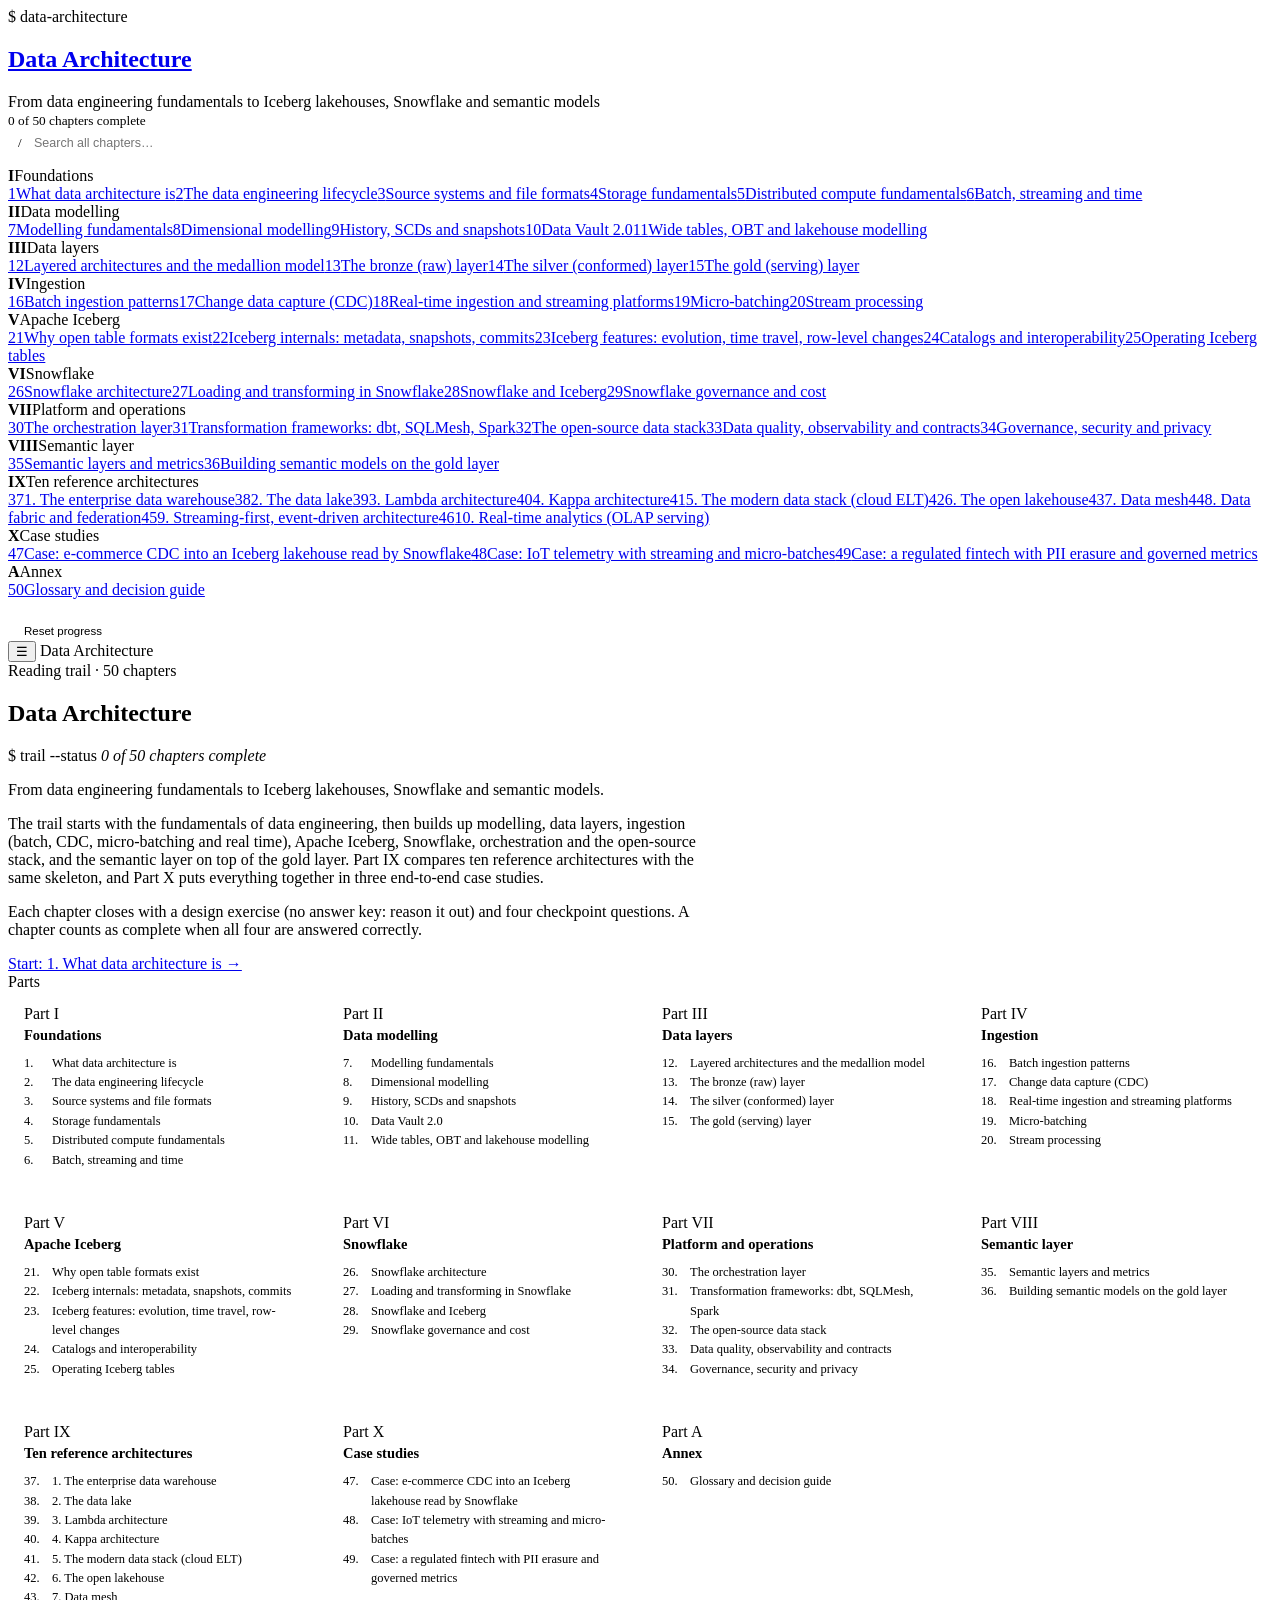
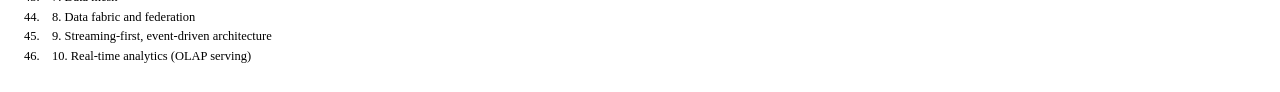
==== commit 08904d12: "changes on the base code to english" ====
--- a/trails/data-architecture/index.html
+++ b/trails/data-architecture/index.html
@@ -15,93 +15,444 @@
 -->
 <style>
 /* Layout, prose, nav, progress, call-outs, pager and home-page basics come from the shared kit
-   /hub/trail-base.css (class "tl" on <html>). This block keeps only what is particular to this trail;
-   it is not in a CSS layer, so it wins over the kit. */
+  /hub/trail-base.css (class "tl" on <html>). This block keeps only what is particular to this trail;
+  it is not in a CSS layer, so it wins over the kit. */
 
 /* ---------------------------------------------------------------- sidebar: search, tools */
-.search { width: 100%; font-size: 12.5px; padding: 7px 10px 7px 26px; border: 1px solid var(--th-line); border-radius: 6px; background: var(--th-main);
-  color: var(--th-ink); margin-bottom: 10px; background-image: none; }
-.search-wrap { position: relative; }
-.search-wrap::before { content: "/"; position: absolute; left: 10px; top: 6px; color: var(--th-ink-3); font-size: 13px; }
-.results { margin: 0 0 12px; font-size: 12.5px; border: 1px solid var(--th-line); border-radius: 8px; background: var(--th-main); padding: 4px; }
-.results a { display: block; padding: 6px 8px; border-radius: 5px; text-decoration: none; color: var(--th-ink); line-height: 1.4; }
-.results a:hover { background: var(--th-surface); }
-.results a small { display: block; color: var(--th-ink-3); font-size: 11px; }
-.results .none { color: var(--th-ink-3); padding: 6px 8px; }
-.tools { margin: 22px 6px 0; display: flex; gap: 8px; flex-wrap: wrap; }
-.tools button { font-size: 11.5px; background: var(--th-surface); border: 1px solid var(--th-line); color: var(--th-ink-2); border-radius: 6px; padding: 4px 10px; cursor: pointer; }
-.tools button:hover { border-color: var(--th-line-2); color: var(--th-ink); }
+.search {
+  width: 100%;
+  font-size: 12.5px;
+  padding: 7px 10px 7px 26px;
+  border: 1px solid var(--th-line);
+  border-radius: 6px;
+  background: var(--th-main);
+  color: var(--th-ink);
+  margin-bottom: 10px;
+  background-image: none;
+}
+.search-wrap {
+  position: relative;
+}
+.search-wrap::before {
+  content: "/";
+  position: absolute;
+  left: 10px;
+  top: 6px;
+  color: var(--th-ink-3);
+  font-size: 13px;
+}
+.results {
+  margin: 0 0 12px;
+  font-size: 12.5px;
+  border: 1px solid var(--th-line);
+  border-radius: 8px;
+  background: var(--th-main);
+  padding: 4px;
+}
+.results a {
+  display: block;
+  padding: 6px 8px;
+  border-radius: 5px;
+  text-decoration: none;
+  color: var(--th-ink);
+  line-height: 1.4;
+}
+.results a:hover {
+  background: var(--th-surface);
+}
+.results a small {
+  display: block;
+  color: var(--th-ink-3);
+  font-size: 11px;
+}
+.results .none {
+  color: var(--th-ink-3);
+  padding: 6px 8px;
+}
+.tools {
+  margin: 22px 6px 0;
+  display: flex;
+  gap: 8px;
+  flex-wrap: wrap;
+}
+.tools button {
+  font-size: 11.5px;
+  background: var(--th-surface);
+  border: 1px solid var(--th-line);
+  color: var(--th-ink-2);
+  border-radius: 6px;
+  padding: 4px 10px;
+  cursor: pointer;
+}
+.tools button:hover {
+  border-color: var(--th-line-2);
+  color: var(--th-ink);
+}
 
 /* ---------------------------------------------------------------- reading area */
-.toc { background: var(--th-surface); border: 1px solid var(--th-line); border-radius: 8px; padding: 12px 18px; margin: 0 0 30px; font-size: 13px; }
-.toc ol { margin: 8px 0 0; padding-left: 0; list-style: none; columns: 2; column-gap: 24px; }
-.toc li { break-inside: avoid; margin: 2px 0; }
-.toc a { text-decoration: none; color: var(--th-ink-2); }
-.toc a:hover { color: var(--th-link); }
-.toc a::before { content: "# "; color: var(--th-ink-3); }
-.codebox { margin: 0 0 22px; border: 1px solid var(--th-line); border-radius: 8px; overflow: hidden; background: var(--th-code); }
-.codebox .hd { display: flex; justify-content: space-between; align-items: center; gap: 10px; background: var(--th-surface); border-bottom: 1px solid var(--th-line);
-  padding: 6px 12px; font-size: 11.5px; color: var(--th-ink-2); }
-.codebox .hd span::before { content: "● "; color: var(--th-none); }
-.codebox .hd button { font: 11px var(--th-mono); background: var(--th-main); border: 1px solid var(--th-line); color: var(--th-ink-2); border-radius: 5px; padding: 2px 8px; cursor: pointer; }
-.codebox .hd button:hover { color: var(--th-ink); border-color: var(--th-line-2); }
-.codebox pre { margin: 0; padding: 14px 16px; overflow-x: auto; font: 13px/1.6 var(--th-mono); }
-.codebox pre code { background: none; padding: 0; font-size: inherit; }
-.kw { color: var(--th-kw); } .cm { color: var(--th-com); font-style: italic; } .st { color: var(--th-str); }
-figure { margin: 0 0 24px; }
-figure .ft { font: 600 11px/1.3 var(--th-mono); text-transform: uppercase; letter-spacing: .08em; color: var(--th-ink-3); margin-bottom: 10px; }
-figcaption { font-size: 12.5px; color: var(--th-ink-3); margin-top: 8px; }
-figcaption::before { content: "↳ "; }
-.flow { display: flex; align-items: stretch; flex-wrap: wrap; gap: 6px; }
-.flow .step { flex: 1 1 120px; background: var(--th-surface); border: 1px solid var(--th-line); border-top: 2px solid var(--th-accent); border-radius: 6px; padding: 9px 11px; font-size: 12.5px; line-height: 1.4; min-width: 110px; }
-.flow .step b { display: block; font-size: 13px; margin-bottom: 2px; }
-.flow .step span { color: var(--th-ink-2); font-size: 11.5px; }
-.flow .arrow { align-self: center; color: var(--th-ink-3); font-size: 16px; flex: 0 0 auto; }
-.stack .layer { border: 1px solid var(--th-line); border-radius: 6px; padding: 9px 14px; margin-bottom: 4px; font-size: 13px; line-height: 1.45;
-  display: grid; grid-template-columns: minmax(130px, 30%) 1fr; gap: 12px; background: color-mix(in srgb, var(--th-accent) var(--mix), var(--th-surface)); }
-.stack .layer span { color: var(--th-ink-2); font-size: 12.5px; }
-.ascii { margin: 0; padding: 14px 16px; overflow-x: auto; font: 12.5px/1.45 var(--th-mono); background: var(--th-code); border: 1px solid var(--th-line); border-radius: 8px; color: var(--th-ink-2); }
-.box { border: 1px solid var(--th-line); border-radius: 8px; padding: 14px 18px 4px; margin: 0 0 24px; background: var(--th-surface); }
-.box .lab { font: 700 11px/1.2 var(--th-mono); text-transform: uppercase; letter-spacing: .08em; margin-bottom: 6px; }
-.box h5 { font-size: 15px; margin: 0 0 8px; }
-.box.case .lab { color: var(--th-link); } .box.case .lab::before { content: "$ "; color: var(--th-ink-3); }
-.box.exercise { border-style: dashed; border-color: var(--th-warn); background: transparent; } .box.exercise .lab { color: var(--th-warn); }
-.box.keypoints { background: var(--th-ok-bg); border-color: transparent; } .box.keypoints .lab { color: var(--th-ok); }
-details.hints { margin: 0 0 14px; font-size: 13.5px; }
-details.hints summary { cursor: pointer; color: var(--th-ink-2); }
-.quizhead { font-size: 20px; margin: 50px 0 4px; }
-.quizhead::before { content: "## "; color: var(--th-ink-3); font-weight: 400; }
-.quizsub { color: var(--th-ink-2); font-size: 13px; margin-bottom: 16px; }
-.quiz { border: 1px solid var(--th-line); border-radius: 8px; padding: 14px 18px; margin: 0 0 14px; background: var(--th-surface); }
-.quiz .q { font-weight: 700; margin-bottom: 10px; }
-.quiz .opts { display: grid; gap: 6px; }
-.quiz button.opt { text-align: left; font-size: 13.5px; line-height: 1.5; background: var(--th-main); color: var(--th-ink); border: 1px solid var(--th-line); border-radius: 6px; padding: 8px 12px; cursor: pointer; display: flex; gap: 10px; }
-.quiz button.opt .k { color: var(--th-ink-3); }
-.quiz button.opt:hover:not(:disabled) { border-color: var(--th-accent); }
-.quiz button.opt.right { border-color: var(--th-ok); background: var(--th-ok-bg); }
-.quiz button.opt.wrong { border-color: var(--th-err); background: var(--th-err-bg); }
-.quiz button.opt:disabled { cursor: default; }
-.quiz .why { margin-top: 10px; font-size: 13.5px; }
-.quiz .why.right b { color: var(--th-ok); } .quiz .why.wrong b { color: var(--th-err); }
-.quiz .retry { margin-top: 8px; font: 12px var(--th-mono); background: var(--th-main); border: 1px solid var(--th-line); color: var(--th-ink-2); border-radius: 6px; padding: 3px 10px; cursor: pointer; }
-.home-intro { color: var(--th-ink-2); max-width: 720px; }
-.parts { display: grid; grid-template-columns: repeat(auto-fill, minmax(min(100%, 250px), 1fr)); gap: 12px; }
-.partcard { position: relative; border: 1px solid var(--th-line); border-radius: 8px; padding: 14px 16px 18px; background: var(--th-surface); overflow: hidden; }
-.partcard:hover { border-color: var(--th-line-2); }
-.partcard h4 { margin: 4px 0 10px; font-size: 14.5px; }
-.partcard ol { margin: 0; padding-left: 0; list-style: none; font-size: 12.5px; line-height: 1.55; }
-.partcard li { display: flex; gap: 6px; }
-.partcard li > span:first-child { color: var(--th-ink-3); min-width: 22px; }
-.partcard li a { text-decoration: none; color: var(--th-ink-2); }
-.partcard li a:hover { color: var(--th-link); }
-.partcard li .ck { color: var(--th-ok); }
-.partcard .bar { position: absolute; left: 0; right: 0; bottom: 0; height: 3px; border-radius: 0; }
+.toc {
+  background: var(--th-surface);
+  border: 1px solid var(--th-line);
+  border-radius: 8px;
+  padding: 12px 18px;
+  margin: 0 0 30px;
+  font-size: 13px;
+}
+.toc ol {
+  margin: 8px 0 0;
+  padding-left: 0;
+  list-style: none;
+  columns: 2;
+  column-gap: 24px;
+}
+.toc li {
+  break-inside: avoid;
+  margin: 2px 0;
+}
+.toc a {
+  text-decoration: none;
+  color: var(--th-ink-2);
+}
+.toc a:hover {
+  color: var(--th-link);
+}
+.toc a::before {
+  content: "# ";
+  color: var(--th-ink-3);
+}
+.codebox {
+  margin: 0 0 22px;
+  border: 1px solid var(--th-line);
+  border-radius: 8px;
+  overflow: hidden;
+  background: var(--th-code);
+}
+.codebox .hd {
+  display: flex;
+  justify-content: space-between;
+  align-items: center;
+  gap: 10px;
+  background: var(--th-surface);
+  border-bottom: 1px solid var(--th-line);
+  padding: 6px 12px;
+  font-size: 11.5px;
+  color: var(--th-ink-2);
+}
+.codebox .hd span::before {
+  content: "● ";
+  color: var(--th-none);
+}
+.codebox .hd button {
+  font: 11px var(--th-mono);
+  background: var(--th-main);
+  border: 1px solid var(--th-line);
+  color: var(--th-ink-2);
+  border-radius: 5px;
+  padding: 2px 8px;
+  cursor: pointer;
+}
+.codebox .hd button:hover {
+  color: var(--th-ink);
+  border-color: var(--th-line-2);
+}
+.codebox pre {
+  margin: 0;
+  padding: 14px 16px;
+  overflow-x: auto;
+  font: 13px/1.6 var(--th-mono);
+}
+.codebox pre code {
+  background: none;
+  padding: 0;
+  font-size: inherit;
+}
+.kw {
+  color: var(--th-kw);
+}
+.cm {
+  color: var(--th-com);
+  font-style: italic;
+}
+.st {
+  color: var(--th-str);
+}
+figure {
+  margin: 0 0 24px;
+}
+figure .ft {
+  font: 600 11px/1.3 var(--th-mono);
+  text-transform: uppercase;
+  letter-spacing: .08em;
+  color: var(--th-ink-3);
+  margin-bottom: 10px;
+}
+figcaption {
+  font-size: 12.5px;
+  color: var(--th-ink-3);
+  margin-top: 8px;
+}
+figcaption::before {
+  content: "↳ ";
+}
+.flow {
+  display: flex;
+  align-items: stretch;
+  flex-wrap: wrap;
+  gap: 6px;
+}
+.flow .step {
+  flex: 1 1 120px;
+  background: var(--th-surface);
+  border: 1px solid var(--th-line);
+  border-top: 2px solid var(--th-accent);
+  border-radius: 6px;
+  padding: 9px 11px;
+  font-size: 12.5px;
+  line-height: 1.4;
+  min-width: 110px;
+}
+.flow .step b {
+  display: block;
+  font-size: 13px;
+  margin-bottom: 2px;
+}
+.flow .step span {
+  color: var(--th-ink-2);
+  font-size: 11.5px;
+}
+.flow .arrow {
+  align-self: center;
+  color: var(--th-ink-3);
+  font-size: 16px;
+  flex: 0 0 auto;
+}
+.stack .layer {
+  border: 1px solid var(--th-line);
+  border-radius: 6px;
+  padding: 9px 14px;
+  margin-bottom: 4px;
+  font-size: 13px;
+  line-height: 1.45;
+  display: grid;
+  grid-template-columns: minmax(130px, 30%) 1fr;
+  gap: 12px;
+  background: color-mix(in srgb, var(--th-accent) var(--mix), var(--th-surface));
+}
+.stack .layer span {
+  color: var(--th-ink-2);
+  font-size: 12.5px;
+}
+.ascii {
+  margin: 0;
+  padding: 14px 16px;
+  overflow-x: auto;
+  font: 12.5px/1.45 var(--th-mono);
+  background: var(--th-code);
+  border: 1px solid var(--th-line);
+  border-radius: 8px;
+  color: var(--th-ink-2);
+}
+.box {
+  border: 1px solid var(--th-line);
+  border-radius: 8px;
+  padding: 14px 18px 4px;
+  margin: 0 0 24px;
+  background: var(--th-surface);
+}
+.box .lab {
+  font: 700 11px/1.2 var(--th-mono);
+  text-transform: uppercase;
+  letter-spacing: .08em;
+  margin-bottom: 6px;
+}
+.box h5 {
+  font-size: 15px;
+  margin: 0 0 8px;
+}
+.box.case .lab {
+  color: var(--th-link);
+}
+.box.case .lab::before {
+  content: "$ ";
+  color: var(--th-ink-3);
+}
+.box.exercise {
+  border-style: dashed;
+  border-color: var(--th-warn);
+  background: transparent;
+}
+.box.exercise .lab {
+  color: var(--th-warn);
+}
+.box.keypoints {
+  background: var(--th-ok-bg);
+  border-color: transparent;
+}
+.box.keypoints .lab {
+  color: var(--th-ok);
+}
+details.hints {
+  margin: 0 0 14px;
+  font-size: 13.5px;
+}
+details.hints summary {
+  cursor: pointer;
+  color: var(--th-ink-2);
+}
+.quizhead {
+  font-size: 20px;
+  margin: 50px 0 4px;
+}
+.quizhead::before {
+  content: "## ";
+  color: var(--th-ink-3);
+  font-weight: 400;
+}
+.quizsub {
+  color: var(--th-ink-2);
+  font-size: 13px;
+  margin-bottom: 16px;
+}
+.quiz {
+  border: 1px solid var(--th-line);
+  border-radius: 8px;
+  padding: 14px 18px;
+  margin: 0 0 14px;
+  background: var(--th-surface);
+}
+.quiz .q {
+  font-weight: 700;
+  margin-bottom: 10px;
+}
+.quiz .opts {
+  display: grid;
+  gap: 6px;
+}
+.quiz button.opt {
+  text-align: left;
+  font-size: 13.5px;
+  line-height: 1.5;
+  background: var(--th-main);
+  color: var(--th-ink);
+  border: 1px solid var(--th-line);
+  border-radius: 6px;
+  padding: 8px 12px;
+  cursor: pointer;
+  display: flex;
+  gap: 10px;
+}
+.quiz button.opt .k {
+  color: var(--th-ink-3);
+}
+.quiz button.opt:hover:not(:disabled) {
+  border-color: var(--th-accent);
+}
+.quiz button.opt.right {
+  border-color: var(--th-ok);
+  background: var(--th-ok-bg);
+}
+.quiz button.opt.wrong {
+  border-color: var(--th-err);
+  background: var(--th-err-bg);
+}
+.quiz button.opt:disabled {
+  cursor: default;
+}
+.quiz .why {
+  margin-top: 10px;
+  font-size: 13.5px;
+}
+.quiz .why.right b {
+  color: var(--th-ok);
+}
+.quiz .why.wrong b {
+  color: var(--th-err);
+}
+.quiz .retry {
+  margin-top: 8px;
+  font: 12px var(--th-mono);
+  background: var(--th-main);
+  border: 1px solid var(--th-line);
+  color: var(--th-ink-2);
+  border-radius: 6px;
+  padding: 3px 10px;
+  cursor: pointer;
+}
+.home-intro {
+  color: var(--th-ink-2);
+  max-width: 720px;
+}
+.parts {
+  display: grid;
+  grid-template-columns: repeat(auto-fill, minmax(min(100%, 250px), 1fr));
+  gap: 12px;
+}
+.partcard {
+  position: relative;
+  border: 1px solid var(--th-line);
+  border-radius: 8px;
+  padding: 14px 16px 18px;
+  background: var(--th-surface);
+  overflow: hidden;
+}
+.partcard:hover {
+  border-color: var(--th-line-2);
+}
+.partcard h4 {
+  margin: 4px 0 10px;
+  font-size: 14.5px;
+}
+.partcard ol {
+  margin: 0;
+  padding-left: 0;
+  list-style: none;
+  font-size: 12.5px;
+  line-height: 1.55;
+}
+.partcard li {
+  display: flex;
+  gap: 6px;
+}
+.partcard li > span:first-child {
+  color: var(--th-ink-3);
+  min-width: 22px;
+}
+.partcard li a {
+  text-decoration: none;
+  color: var(--th-ink-2);
+}
+.partcard li a:hover {
+  color: var(--th-link);
+}
+.partcard li .ck {
+  color: var(--th-ok);
+}
+.partcard .bar {
+  position: absolute;
+  left: 0;
+  right: 0;
+  bottom: 0;
+  height: 3px;
+  border-radius: 0;
+}
 @media (max-width: 900px) {
-  .toc ol { columns: 1; }
-  .stack .layer { grid-template-columns: 1fr; gap: 2px; }
-  .flow { flex-direction: column; }
-  .flow .step { flex: 0 0 auto; }
-  .flow .arrow { transform: rotate(90deg); align-self: center; }
+  .toc ol {
+    columns: 1;
+  }
+  .stack .layer {
+    grid-template-columns: 1fr;
+    gap: 2px;
+  }
+  .flow {
+    flex-direction: column;
+  }
+  .flow .step {
+    flex: 0 0 auto;
+  }
+  .flow .arrow {
+    transform: rotate(90deg);
+    align-self: center;
+  }
 }
 </style>
 </head>
@@ -113,14 +464,20 @@
       <h1><a href="#/" id="sideTitle">Data Architecture</a></h1>
       <div class="sub" id="subtitle"></div>
     </div>
-    <div class="progress"><div class="bar"><div id="bar"></div></div><small id="ptext"></small></div>
+    <div class="progress">
+      <div class="bar"><div id="bar"></div></div>
+      <small id="ptext"></small>
+    </div>
     <div class="search-wrap"><input class="search" id="search" type="search"></div>
     <div class="results" id="results" hidden></div>
     <nav id="nav"></nav>
     <div class="tools"><button type="button" id="reset"></button></div>
   </aside>
   <main id="main">
-    <div class="mobile-top"><button type="button" id="menu">☰</button><span id="mtitle">Data Architecture</span></div>
+    <div class="mobile-top">
+      <button type="button" id="menu">☰</button>
+      <span id="mtitle">Data Architecture</span>
+    </div>
     <div class="content" id="content"><p class="loading">loading…</p></div>
   </main>
 </div>
